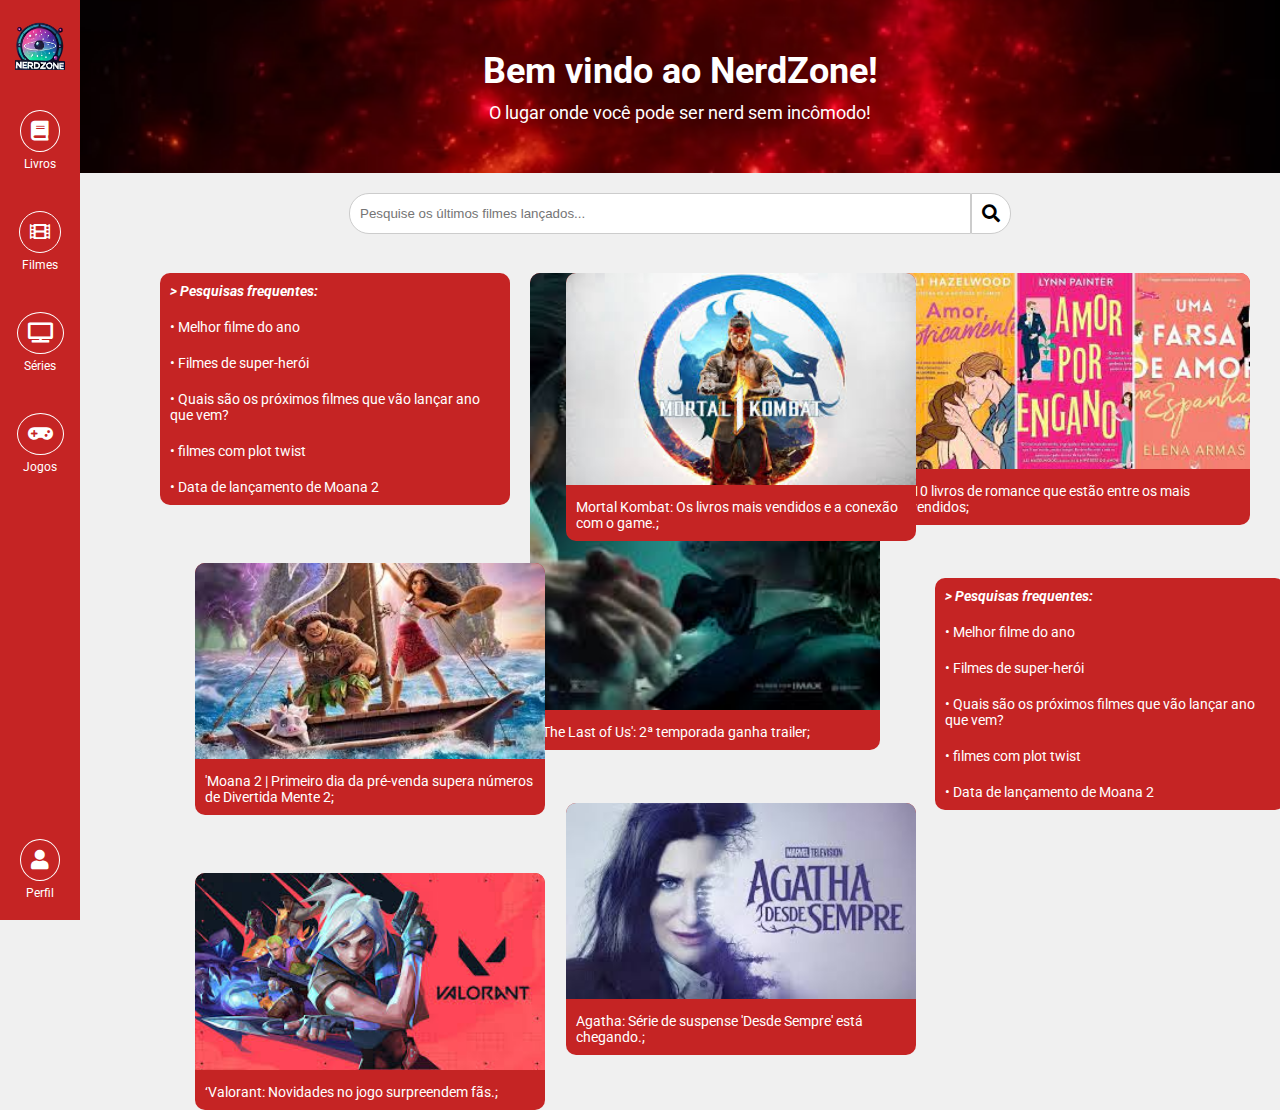
==== index(filmes).html @ d68a7a2c "update" ====
<!DOCTYPE html>
<html lang="pt-BR">
<head>
    <meta charset="UTF-8">
    <meta name="viewport" content="width=device-width, initial-scale=1.0">
    <title>NerdZone</title>
    <link rel="stylesheet" href="style.css">
    <link rel="stylesheet" href="https://cdnjs.cloudflare.com/ajax/libs/font-awesome/5.15.3/css/all.min.css">
    <link href="https://fonts.googleapis.com/css2?family=Roboto:wght@400;700&display=swap" rel="stylesheet">
    <style>

body {
    margin: 0;
    font-family: 'Roboto', sans-serif;
    background-color: #f0f0f0;
}

.sidebar {
    width: 80px;
    background-color: #c52424;
    position: fixed;
    height: 100%;
    display: flex;
    flex-direction: column;
    align-items: center;
    padding-top: 20px;
    justify-content: space-between;
    height: 100%;
}
.sidebar .user-icon {
    margin-top: auto;
}

.sidebar img {
    width: 50px;
    height: 50px;
    margin-bottom: 20px;
}

.sidebar a {
    color: white;
    text-decoration: none;
    margin: 20px 0;
    text-align: center;
}

.sidebar a i {
    font-size: 20px;
    display: block;
    margin-bottom: 5px;
    background-color: transparent;
    border: 1px solid white;
    border-radius: 50%;
    padding: 10px;
    transition: all 0.3s ease;
}


.sidebar a span {
    font-size: 12px;
    display: block;
}

.sidebar a:hover i {
    color: #c52424;
    background-color: white;
    border-color: #c52424;
}


.main-content {
    margin-left: 80px;
    padding: 0px;
}

.header {
    text-align: center;
    background: url('textura-de-fundo-estrelado-do-espaco-sideral_78899-3373.avif') no-repeat center center;
    background-size: cover;
    color: white;
    padding: 50px 0;
}

.header h1 {
    margin: 0;
    font-size: 36px;
}

.header p {
    margin: 10px 0 0;
    font-size: 18px;
}


.search-bar {
    display: flex;
    justify-content: center;
    margin: 20px 0;
}

.search-bar input {
    width: 50%;
    padding: 10px;
    border-radius: 20px 0 0 20px;
    border: 1px solid #ccc;
}

.search-bar button {
    padding: 10px;
    border: 1px solid #ccc;
    background-color: white;
    border-radius: 0 20px 20px 0;
    cursor: pointer;
}

.search-bar button i {
    font-size: 18px;
}
.search-bar button:hover {
    background-color: #c52424;
    border-color: #c52424;
}

.auth-buttons {
    position: absolute;
    top: 20px;
    right: 20px;
}

.auth-buttons button {
    background-color: #c52424;
    color: white;
    border: none;
    padding: 10px 20px;
    border-radius: 20px;
    cursor: pointer;
    margin-left: 10px;
}

.section {
    padding: 20px;
}
.section h2 {
    font-size: 24px;
    margin-bottom: 10px;
}
.section .divider {
    border-top: 2px dotted;
    margin: 10px 0;
    padding-top: 10px;
}
.section .content {
    display: flex;
    gap: 20px;
}
.section .content .item {
    flex: 1;
    text-align: center;
}
.section .content .item img {
    width: 100%;
    height: auto;
}
.section .content .item p {
    margin-top: 10px;
    font-size: 14px;
}

.perguntas {
    display: flex;
    flex-wrap: wrap;
    justify-content: center;
    gap: 20px;
    align-items: flex-start;
    position: absolute;
    margin-left: 80px;
    margin-right: 30px;
}

.perguntas .item {
    background-color:#c52424;
    border-radius: 10px;
    overflow: hidden;
    width: 350px;
    box-shadow: 0 0 10px rgba(255, 255, 255, 0.);
}

.perguntas .item img {
    width: 100%;
    height: auto;
    object-fit: cover;
}

.perguntas .item p {
    padding: 10px;
    margin: 0;
    font-size: 14px;
    color: white;
}
.perguntas .item img, .books img, .movies img, .series img, .games img {
    transition: transform 0.3s ease;
}

.perguntas .item img:hover, .books img:hover, .movies img:hover, .series img:hover, .games img:hover {
    transform: scale(1.1);
}

.p1{
    position: absolute;
    top: 290px;
    left: 35px;
}

.p2{
    position: absolute;
    top: 600px;
    left: 35px;
}

.p3{
    position: absolute;
    top: 530px;
    left: 406px;
}

.p4{
    position: absolute;
    top: 305px;
    left: 775px
}

.p5{
    position: absolute;
    top: px;
    left: 406px;
}

    </style>
</head>
<body>


    <div class="sidebar">
        <img src="1000307822-removebg-preview.png" alt="NerdZone Logo">
        <a href="#">
            <i class="fas fa-book"></i>
            <span>Livros</span>
        </a>
        <a href="#">
            <i class="fas fa-film"></i>
            <span>Filmes</span>
        </a>
        <a href="#">
            <i class="fas fa-tv"></i>
            <span>Séries</span>
        </a>
        <a href="#">
            <i class="fas fa-gamepad"></i>
            <span>Jogos</span>
        </a>
        <a href="#" class="user-icon">
            <i class="fas fa-user"></i>
            <span>Perfil</span>
        </a>
    </div>
    

    <div class="main-content">
        <header class="header ">
            <h1>Bem vindo ao NerdZone!</h1>
            <p>O lugar onde você pode ser nerd sem incômodo!</p>
        </header>

        
        <div class="search-bar">
            <input type="text" placeholder="Pesquise os últimos filmes lançados...">
            <button><i class="fas fa-search"></i></button>
        </div>

            <br>
        <div class="perguntas">
            <div class="item">
                <p><b><i>> Pesquisas frequentes:</i></b></p>
                <p>• Melhor filme do ano</p>
                <p>• Filmes de super-herói</p>
                <p>• Quais são os próximos filmes que vão lançar ano que vem?</p>
                <p>• filmes com plot twist</p>
                <p>• Data de lançamento de Moana 2</p>
            </div>
            <div class="item">
                <img src="image (8).png" alt="image (8).png">
                <p>'The Last of Us': 2ª temporada ganha trailer;</p>
            </div>
            <div class="item">
                <img src="10 livros.png" alt="10 livros">
                <p>'10 livros de romance que estão entre os mais vendidos;</p>
            </div>
            <div class="item p1">
                <img src="moana.png" alt="Moana">
                <p>'Moana 2 | Primeiro dia da pré-venda supera números de Divertida Mente 2;</p>
            </div>
            <div class="item p2">
                <img src="valorant.png" alt="valorant">
                <p>‘Valorant: Novidades no jogo surpreendem fãs.;</p>
            </div>
            <div class="item p3">
                <img src="agatha.png" alt="agatha">
                <p>Agatha: Série de suspense 'Desde Sempre' está chegando.;</p>
            </div>
            <div class="item p4">
                <p><b><i>> Pesquisas frequentes:</i></b></p>
                <p>• Melhor filme do ano</p>
                <p>• Filmes de super-herói</p>
                <p>• Quais são os próximos filmes que vão lançar ano que vem?</p>
                <p>• filmes com plot twist</p>
                <p>• Data de lançamento de Moana 2</p>
            </div>
            <div class="item p5">
                <img src="mortal kombat.png" alt="mortal kombat">
                <p>Mortal Kombat: Os livros mais vendidos e a conexão com o game.;</p>
            </div>
        </div>

    </div>
</body>
</html>
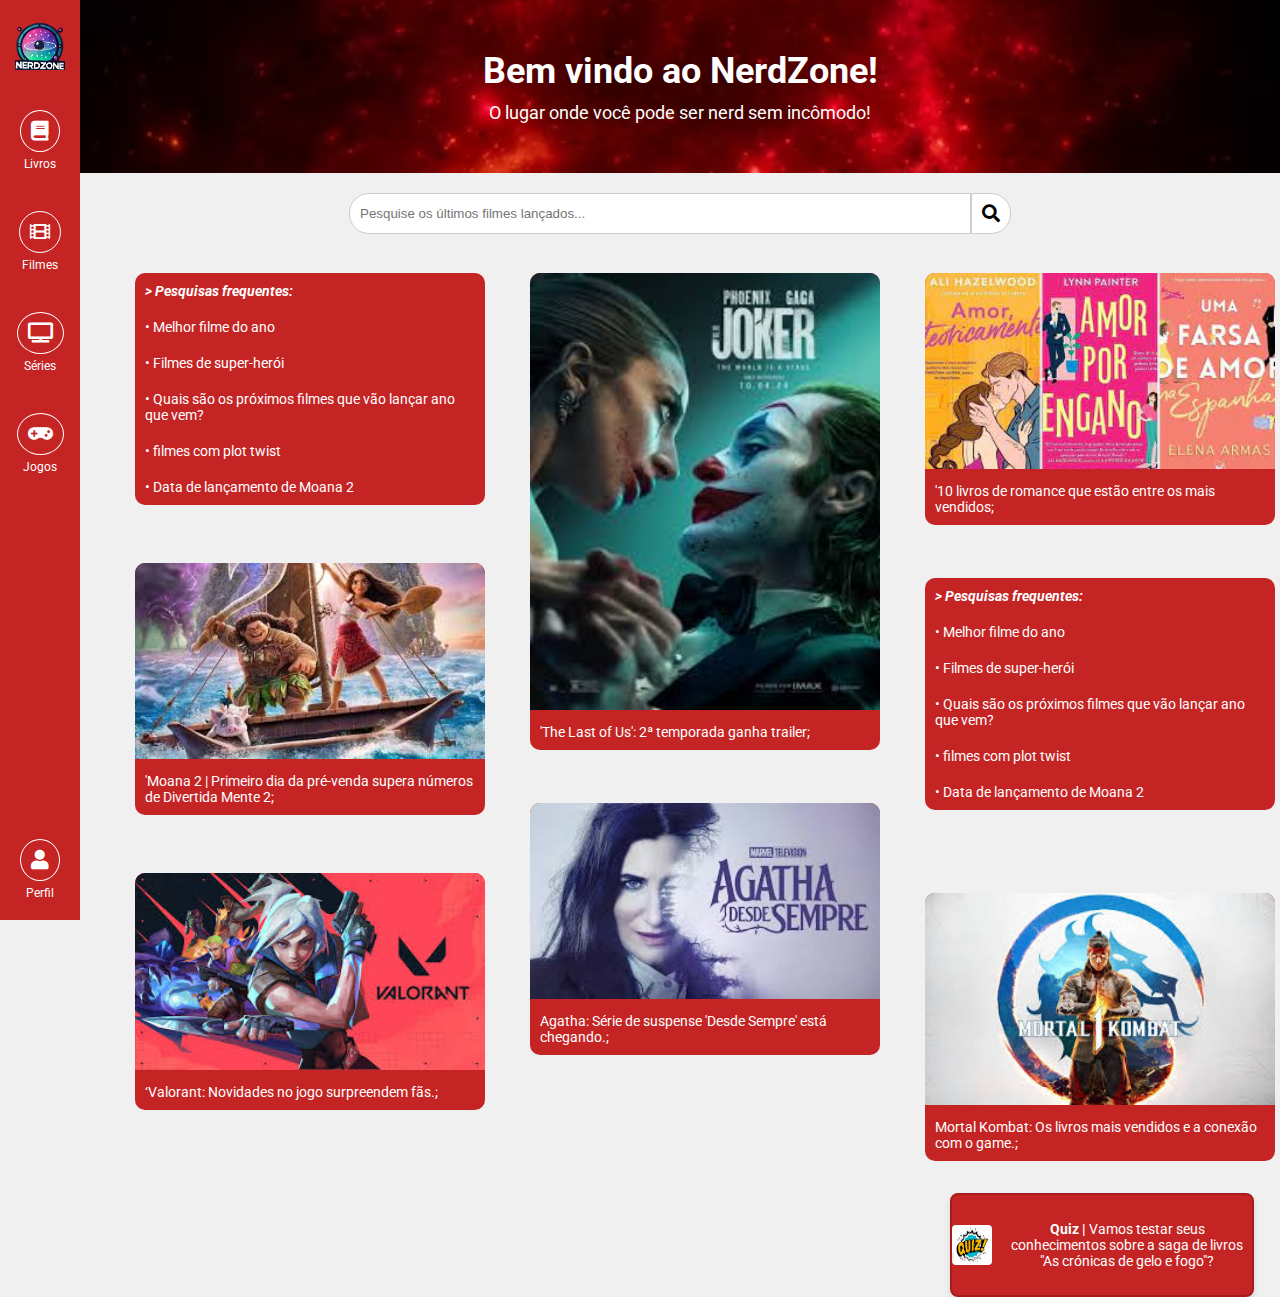
==== commit f4b412dc: "update" ====
--- a/index(filmes).html
+++ b/index(filmes).html
@@ -173,7 +173,7 @@
     gap: 20px;
     align-items: flex-start;
     position: absolute;
-    margin-left: 80px;
+    margin-left: 30px;
     margin-right: 30px;
 }
 
@@ -205,35 +205,89 @@
     transform: scale(1.1);
 }
 
+.mini-quiz {
+    width: 300px;
+    height: 100px;
+    background-color: #c52424;
+    border: 2px solid #a81b1b;
+    border-radius: 8px;
+    display: flex;
+    align-items: center;
+    justify-content: center;
+    box-shadow: 0 4px 6px rgba(0, 0, 0, 0.1);
+    margin: 20px auto;
+}
+
+.quiz-content {
+    display: flex;
+    align-items: center;
+    text-align: center;
+}
+
+.quiz-content img {
+    width: 40px;
+    height: 40px;
+    border-radius: 4px;
+    margin-right: 10px;
+}
+
+.quiz-content p {
+    font-size: 14px;
+    color: #ffffff;
+    margin: 0;
+}
+
+.p0{
+    position: absolute;
+    left: 25px;
+}
 .p1{
     position: absolute;
     top: 290px;
-    left: 35px;
+    left: 25px;
 }
 
 .p2{
     position: absolute;
     top: 600px;
-    left: 35px;
+    left: 25px;
+
 }
 
 .p3{
     position: absolute;
     top: 530px;
-    left: 406px;
+    left: 420px;
 }
 
 .p4{
     position: absolute;
     top: 305px;
-    left: 775px
+    left: 815px
 }
 
 .p5{
     position: absolute;
-    top: px;
-    left: 406px;
-}
+    top: 620px;
+    left: 815px;
+}
+
+.q1{
+    position: absolute;
+    top: 900px;
+    left: 840px;
+}
+
+.p6{
+    position: absolute;
+    left: 420px;
+}
+
+.p7{
+    position: absolute;
+    left: 815px;
+}
+
 
     </style>
 </head>
@@ -279,7 +333,7 @@
 
             <br>
         <div class="perguntas">
-            <div class="item">
+            <div class="item p0">
                 <p><b><i>> Pesquisas frequentes:</i></b></p>
                 <p>• Melhor filme do ano</p>
                 <p>• Filmes de super-herói</p>
@@ -287,11 +341,11 @@
                 <p>• filmes com plot twist</p>
                 <p>• Data de lançamento de Moana 2</p>
             </div>
-            <div class="item">
+            <div class="item p6">
                 <img src="image (8).png" alt="image (8).png">
                 <p>'The Last of Us': 2ª temporada ganha trailer;</p>
             </div>
-            <div class="item">
+            <div class="item p7">
                 <img src="10 livros.png" alt="10 livros">
                 <p>'10 livros de romance que estão entre os mais vendidos;</p>
             </div>
@@ -319,6 +373,12 @@
                 <img src="mortal kombat.png" alt="mortal kombat">
                 <p>Mortal Kombat: Os livros mais vendidos e a conexão com o game.;</p>
             </div>
+            <div class="mini-quiz q1">
+                <div class="quiz-content">
+                  <img src="quizzis.jpg" alt="Imagem do Quiz">
+                  <p><b>Quiz | </b>Vamos testar seus conhecimentos sobre a saga de livros "As crónicas de gelo e fogo"?</p>
+                </div>
+            </div>
         </div>
 
     </div>
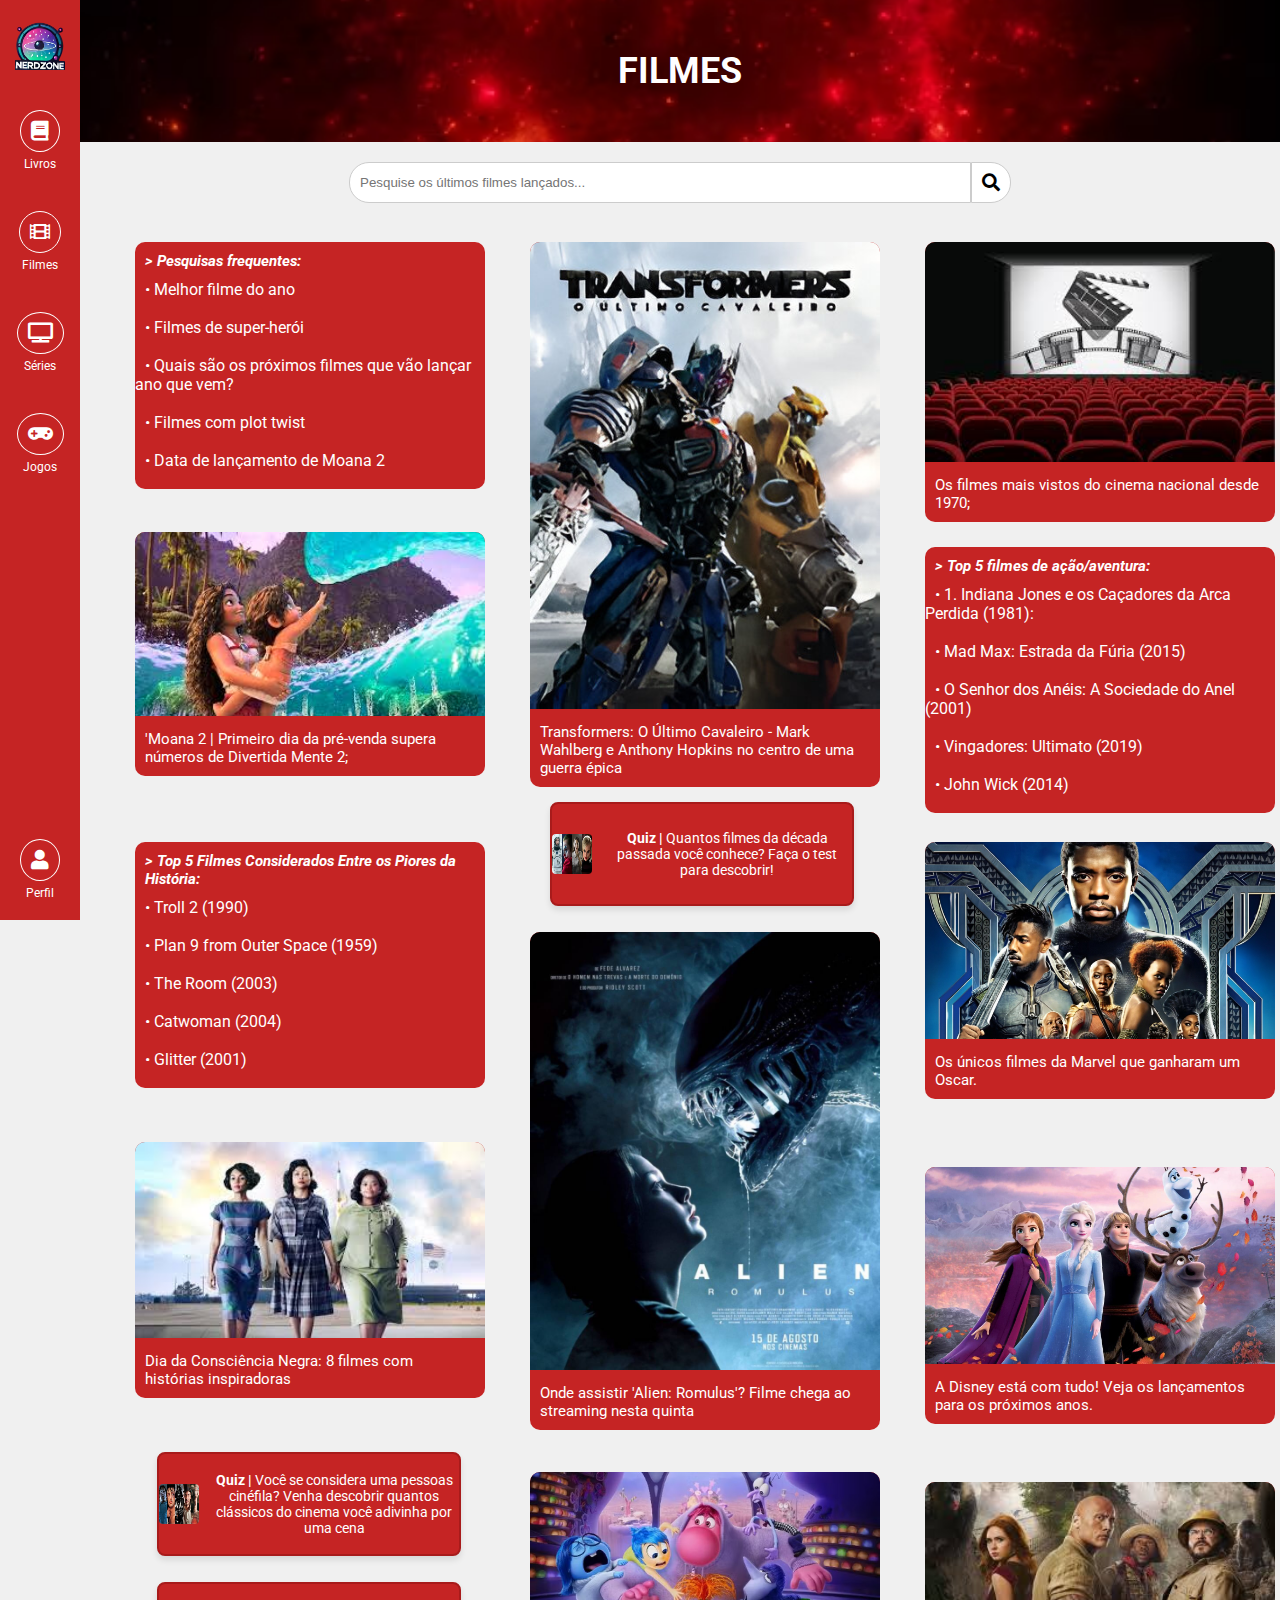
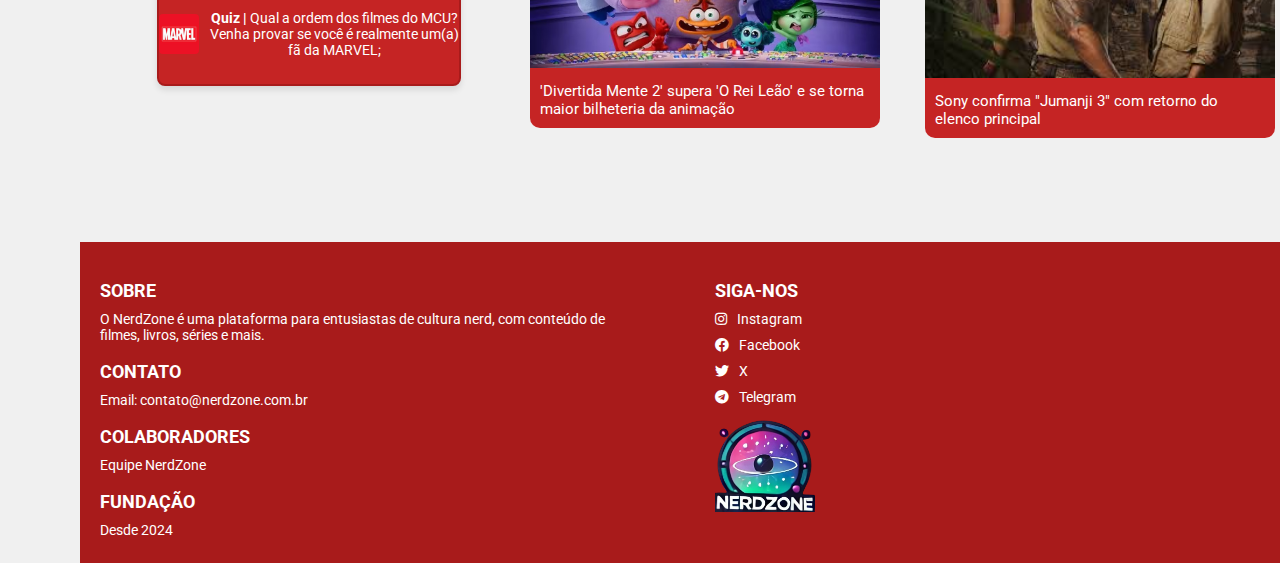
==== commit b4247be0: "update" ====
--- a/index(filmes).html
+++ b/index(filmes).html
@@ -4,7 +4,7 @@
     <meta charset="UTF-8">
     <meta name="viewport" content="width=device-width, initial-scale=1.0">
     <title>NerdZone</title>
-    <link rel="stylesheet" href="style.css">
+    <link rel="stylesheet" href="styles.css">
     <link rel="stylesheet" href="https://cdnjs.cloudflare.com/ajax/libs/font-awesome/5.15.3/css/all.min.css">
     <link href="https://fonts.googleapis.com/css2?family=Roboto:wght@400;700&display=swap" rel="stylesheet">
     <style>
@@ -194,7 +194,7 @@
 .perguntas .item p {
     padding: 10px;
     margin: 0;
-    font-size: 14px;
+    font-size: 15px;
     color: white;
 }
 .perguntas .item img, .books img, .movies img, .series img, .games img {
@@ -237,6 +237,24 @@
     margin: 0;
 }
 
+.q1{
+    position: absolute;
+    top: 540px;
+    left: 440px;
+}
+
+.q2{
+    position: absolute;
+    top: 1190px;
+    left: 47px;
+}
+
+.q3{
+    position:absolute;
+    top: 1320px;
+    left: 47px;
+}
+
 .p0{
     position: absolute;
     left: 25px;
@@ -256,8 +274,8 @@
 
 .p3{
     position: absolute;
-    top: 530px;
-    left: 420px;
+    top: 925px;
+    left: 815px;
 }
 
 .p4{
@@ -268,25 +286,137 @@
 
 .p5{
     position: absolute;
-    top: 620px;
+    top: 600px;
     left: 815px;
 }
 
-.q1{
+.p6{
+    position: absolute;
+    left: 420px;
+}
+
+.p7{
+    position: absolute;
+    left: 815px;
+}
+
+.p8{
     position: absolute;
     top: 900px;
-    left: 840px;
-}
-
-.p6{
-    position: absolute;
+    left: 25px;
+}
+
+.p9{
+    position: absolute;
+    top: 690px;
+    left:420px;
+}
+
+.p10{
+    position: absolute;
+    top: 1230px;
     left: 420px;
 }
 
-.p7{
-    position: absolute;
+.p11{
+    position: absolute;
+    top: 1240px;
     left: 815px;
 }
+
+
+.footer {
+    background-color: #a81b1b;
+    color: white;
+    padding: 20px 0;
+    position: relative;
+    top: 1600px;
+    margin-left: 80px;
+}
+
+.footer-container {
+    display: flex;
+    flex-wrap: wrap;
+    justify-content: space-between;
+    align-items: flex-start;
+    gap: 20px;
+    max-width: 1200px;
+    margin: 0 auto;
+    padding: 0 20px;
+}
+
+.footer-info, .footer-social {
+    flex: 1;
+    min-width: 300px;
+}
+
+.margin{
+    margin-left: 50px;
+}
+.footer-info h3, .footer-social h3 {
+    margin-bottom: 10px;
+    font-size: 18px;
+    text-transform: uppercase;
+}
+
+.footer-info p {
+    margin: 5px 0;
+    font-size: 14px;
+}
+
+.social-icons {
+    display: flex;
+    flex-direction: column;
+    gap: 10px;
+}
+
+.social-icon {
+    color: white;
+    text-decoration: none;
+    display: flex;
+    align-items: center;
+    gap: 10px;
+    font-size: 14px;
+    transition: color 0.3s ease;
+}
+
+.social-icon:hover {
+    color: #f0f0f0;
+}
+
+.footer-logo img {
+    width: 100px;
+    margin-top: 10px;
+}
+
+.footer-logo img:hover {
+    transform: scale(1.1);
+    transition: transform 0.3s ease;
+}
+
+@media (max-width: 768px) {
+    .footer-container {
+        flex-direction: column;
+        text-align: center;
+    }
+
+    .footer-logo img {
+        margin: 10px auto 0;
+    }
+}
+
+.frequent-search {
+    text-decoration: none;
+    color: white;
+    transition: all 0.3s ease;
+    margin-left: 10px;
+}
+
+.frequent-search:hover {
+    text-decoration: underline;
+    color: #c58787;
+}
+
 
 
     </style>
@@ -321,8 +451,7 @@
 
     <div class="main-content">
         <header class="header ">
-            <h1>Bem vindo ao NerdZone!</h1>
-            <p>O lugar onde você pode ser nerd sem incômodo!</p>
+            <h1>FILMES</h1>
         </header>
 
         
@@ -335,52 +464,144 @@
         <div class="perguntas">
             <div class="item p0">
                 <p><b><i>> Pesquisas frequentes:</i></b></p>
-                <p>• Melhor filme do ano</p>
-                <p>• Filmes de super-herói</p>
-                <p>• Quais são os próximos filmes que vão lançar ano que vem?</p>
-                <p>• filmes com plot twist</p>
-                <p>• Data de lançamento de Moana 2</p>
-            </div>
+                <a href="#" class="frequent-search">• Melhor filme do ano</a><br>
+            </br>
+                <a href="#" class="frequent-search">• Filmes de super-herói</a><br>
+            </br>
+                <a href="#" class="frequent-search">• Quais são os próximos filmes que vão lançar ano que vem?</a><br>
+            </br>
+                <a href="#" class="frequent-search">• Filmes com plot twist</a><br>
+            </br>
+                <a href="#" class="frequent-search">• Data de lançamento de Moana 2</a><br>
+            </br>
+            </div>
+            
+
             <div class="item p6">
-                <img src="image (8).png" alt="image (8).png">
-                <p>'The Last of Us': 2ª temporada ganha trailer;</p>
-            </div>
+                <img src="pixelcut-export (1).jpeg" alt="transformers">
+                <p>Transformers: O Último Cavaleiro - Mark Wahlberg e Anthony Hopkins no centro de uma guerra épica</p>
+            </div>
+
             <div class="item p7">
-                <img src="10 livros.png" alt="10 livros">
-                <p>'10 livros de romance que estão entre os mais vendidos;</p>
-            </div>
+                <img src="download (3).jpeg" alt="cinema nacional">
+                <p>Os filmes mais vistos do cinema nacional desde 1970;</p>
+            </div>
+
             <div class="item p1">
-                <img src="moana.png" alt="Moana">
+                <img src="download (2).jpeg" alt="Moana">
                 <p>'Moana 2 | Primeiro dia da pré-venda supera números de Divertida Mente 2;</p>
             </div>
+
+            <br>
             <div class="item p2">
-                <img src="valorant.png" alt="valorant">
-                <p>‘Valorant: Novidades no jogo surpreendem fãs.;</p>
-            </div>
+                <p><b><i>> Top 5 Filmes Considerados Entre os Piores da História:</i></b></p>
+                <a href="#" class="frequent-search">• Troll 2 (1990)</a><br>
+            </br>
+                <a href="#" class="frequent-search">• Plan 9 from Outer Space (1959)</a><br>
+            </br>
+                <a href="#" class="frequent-search">• The Room (2003)</a><br>
+            </br>
+                <a href="#" class="frequent-search">• Catwoman (2004)</a><br>
+            </br>
+                <a href="#" class="frequent-search">• Glitter (2001)</a><br>
+            </br>
+
+            </div>
+
             <div class="item p3">
-                <img src="agatha.png" alt="agatha">
-                <p>Agatha: Série de suspense 'Desde Sempre' está chegando.;</p>
-            </div>
+                <img src="frozen_2_capa_cFLm8sC.jpg" alt="Frozen 2">
+                <p>A Disney está com tudo! Veja os lançamentos para os próximos anos.</p>
+            </div>
+
+            <br>
+
             <div class="item p4">
-                <p><b><i>> Pesquisas frequentes:</i></b></p>
-                <p>• Melhor filme do ano</p>
-                <p>• Filmes de super-herói</p>
-                <p>• Quais são os próximos filmes que vão lançar ano que vem?</p>
-                <p>• filmes com plot twist</p>
-                <p>• Data de lançamento de Moana 2</p>
-            </div>
+                <p><b><i>> Top 5 filmes de ação/aventura:</i></b></p>
+                <a href="#" class="frequent-search"> • 1. Indiana Jones e os Caçadores da Arca Perdida (1981):</a><br>
+            </br>
+                <a href="#" class="frequent-search"> • Mad Max: Estrada da Fúria (2015)</a><br>
+            </br>
+                <a href="#" class="frequent-search"> • O Senhor dos Anéis: A Sociedade do Anel (2001)</a><br>
+            </br>
+                <a href="#" class="frequent-search"> • Vingadores: Ultimato (2019)</a><br>
+            </br>
+                <a href="#" class="frequent-search"> • John Wick (2014)</a><br>
+            </br>
+            </div>
+
             <div class="item p5">
-                <img src="mortal kombat.png" alt="mortal kombat">
-                <p>Mortal Kombat: Os livros mais vendidos e a conexão com o game.;</p>
-            </div>
+                <img src="pantera-negra_capa_widelg.jpg" alt="Marvel">
+                <p>Os únicos filmes da Marvel que ganharam um Oscar.</p>
+            </div>
+
             <div class="mini-quiz q1">
                 <div class="quiz-content">
-                  <img src="quizzis.jpg" alt="Imagem do Quiz">
-                  <p><b>Quiz | </b>Vamos testar seus conhecimentos sobre a saga de livros "As crónicas de gelo e fogo"?</p>
+                  <img src="download (12).jpg" alt="Imagem do Quiz">
+                  <p><b>Quiz | </b>Quantos filmes da década passada você conhece? Faça o test para descobrir!</p>
                 </div>
+
+            </div>
+            <div class="item p8">
+                <img src="download (8).jpeg" alt="Estrelas Além do Tempo">
+                <p>Dia da Consciência Negra: 8 filmes com histórias inspiradoras</p>
+            </div>
+
+            <div class="item p9">
+                <img src="alienromulus.jpeg" alt="image (8).png">
+                <p>Onde assistir 'Alien: Romulus'? Filme chega ao streaming nesta quinta</p>
+            </div>
+
+            <div class="mini-quiz q2">
+                <div class="quiz-content">
+                  <img src="images.jpg" alt="Imagem do Quiz">
+                  <p><b>Quiz | </b>Você se considera uma pessoas cinéfila? Venha descobrir quantos clássicos do cinema você adivinha por uma cena</p>
+                </div>
+            </div>
+
+            <div class="mini-quiz q3">
+                <div class="quiz-content">
+                    <img src="download (7).jpeg" alt="Imagem do Quiz">
+                    <p><b>Quiz | </b> Qual a ordem dos filmes do MCU? Venha provar se você é realmente um(a) fã da MARVEL;</p>
+                </div>
+            </div>
+
+            <div class="item p10">
+                <img src="Divertida-Mente-2-entra-top-10-de-bilheterias-da-historia.jpg" alt="Divertidamente 2">
+                <p>'Divertida Mente 2' supera 'O Rei Leão' e se torna maior bilheteria da animação</p>
+            </div>
+
+            <div class="item p11">
+                <img src="download (9).jpeg" alt="Moana">
+                <p>Sony confirma "Jumanji 3" com retorno do elenco principal</p>
             </div>
         </div>
-
     </div>
+
+<footer class="footer">
+    <div class="footer-container">
+        <div class="footer-info">
+            <h3>Sobre</h3>
+            <p>O NerdZone é uma plataforma para entusiastas de cultura nerd, com conteúdo de filmes, livros, séries e mais.</p>
+            <h3>Contato</h3>
+            <p>Email: contato@nerdzone.com.br</p>
+            <h3>Colaboradores</h3>
+            <p>Equipe NerdZone</p>
+            <h3>Fundação</h3>
+            <p>Desde 2024</p>
+        </div>
+        <div class="footer-social margin">
+            <h3>Siga-nos</h3>
+            <div class="social-icons">
+                <a href="#" class="social-icon"><i class="fab fa-instagram"></i> Instagram</a>
+                <a href="#" class="social-icon"><i class="fab fa-facebook"></i> Facebook</a>
+                <a href="#" class="social-icon"><i class="fab fa-twitter"></i> X</a>
+                <a href="#" class="social-icon"><i class="fab fa-telegram"></i> Telegram</a>
+            </div>
+            <div class="footer-logo">
+                <img src="1000307822-removebg-preview.png" alt="NerdZone Logo">
+            </div>
+        </div>
+    </div>
+</footer>
 </body>
 </html>
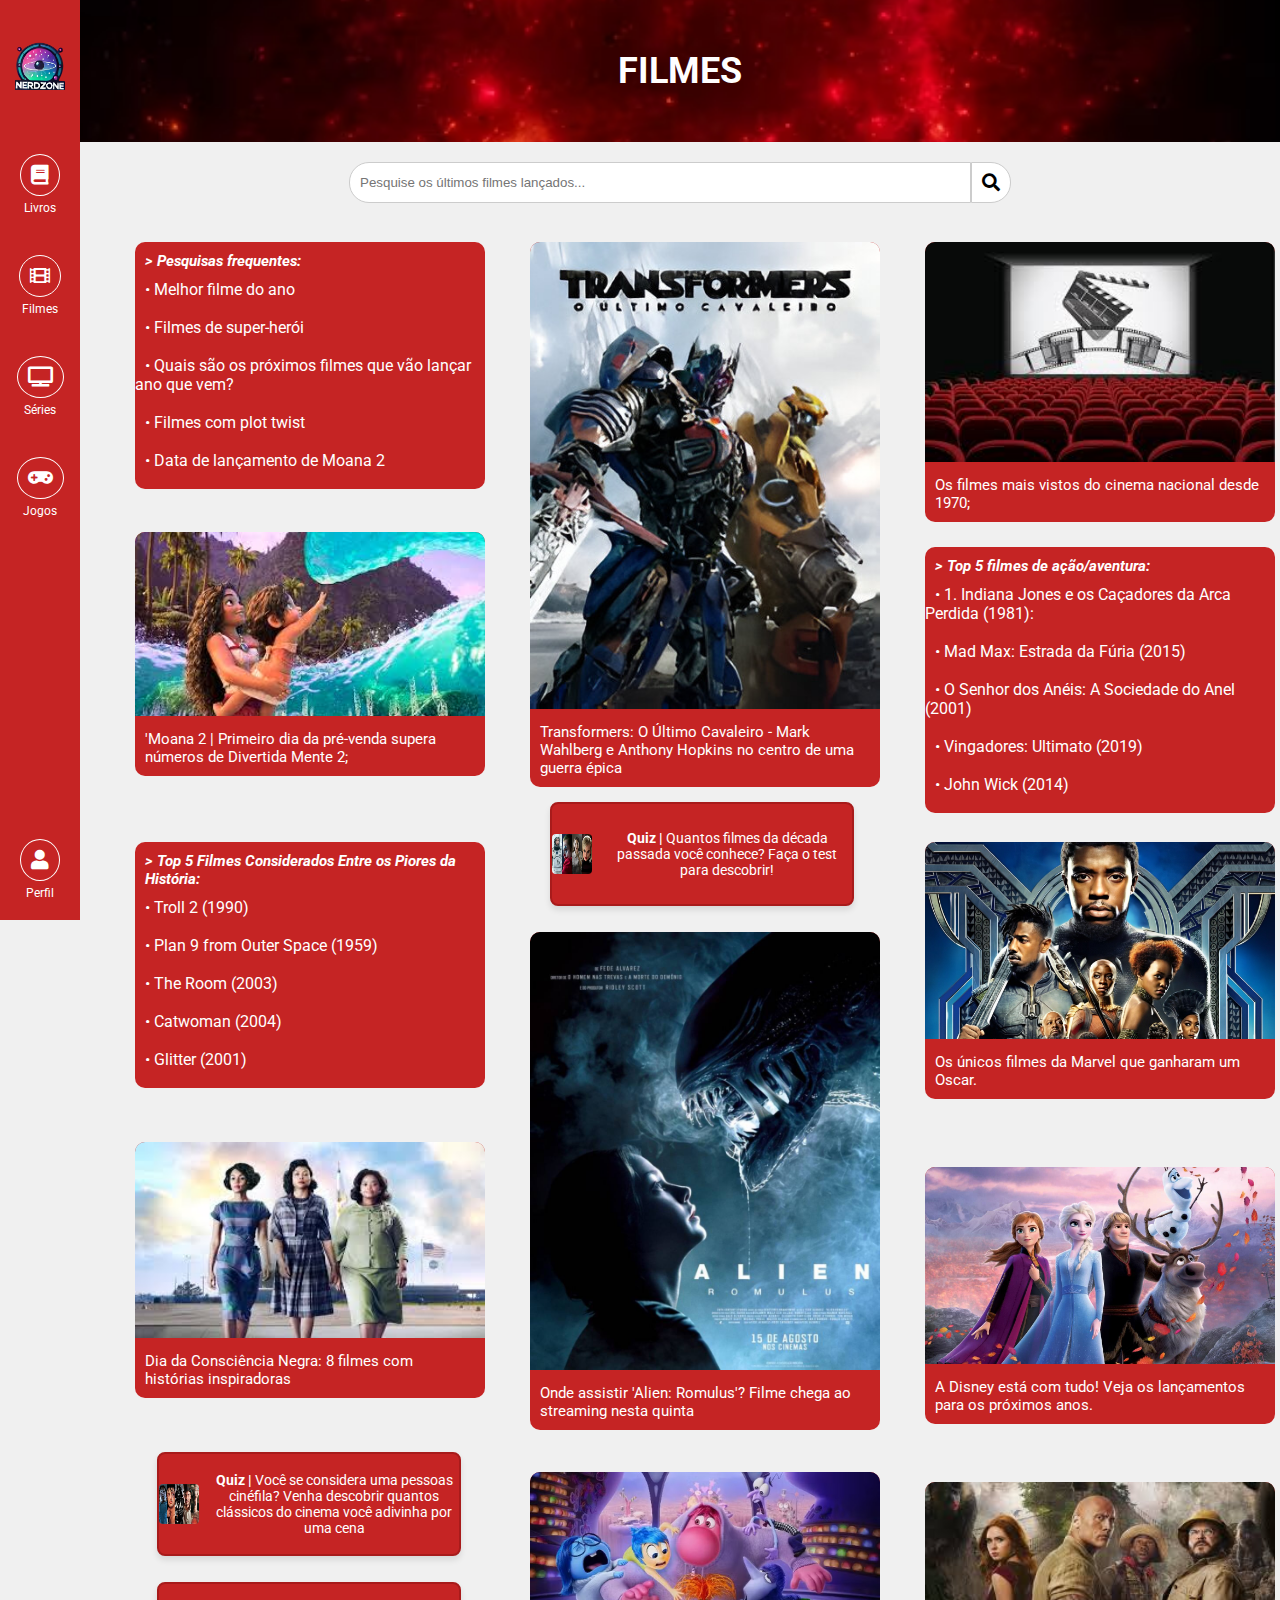
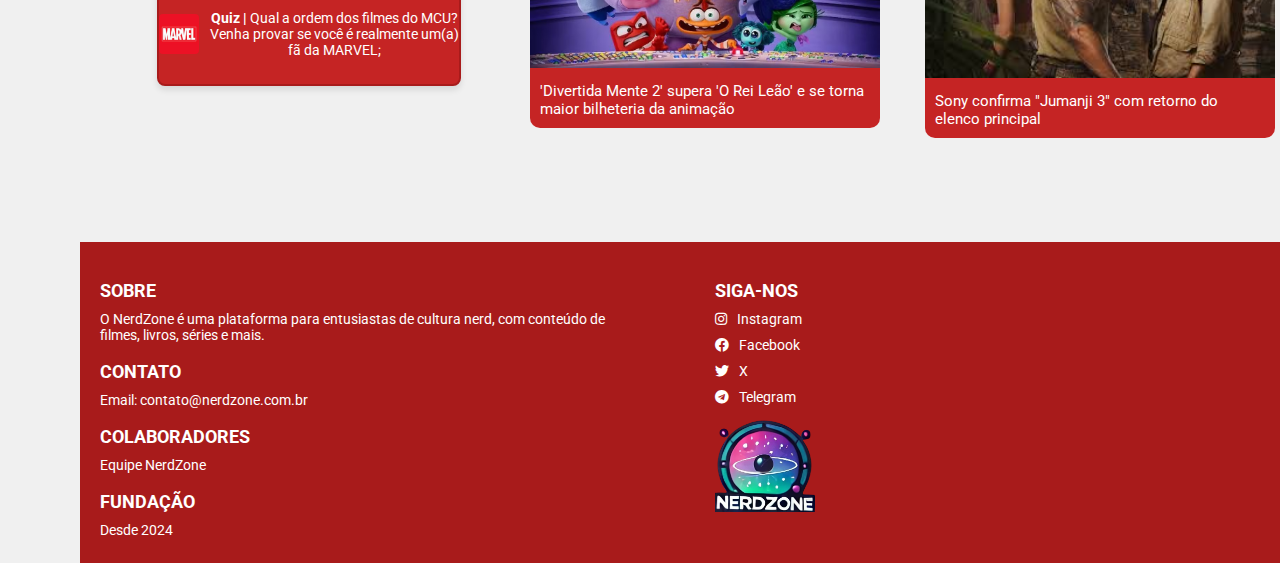
==== commit 0594817d: "update" ====
--- a/index(filmes).html
+++ b/index(filmes).html
@@ -425,20 +425,22 @@
 
 
     <div class="sidebar">
+        <a href="index.html">
         <img src="1000307822-removebg-preview.png" alt="NerdZone Logo">
-        <a href="#">
+        </a>
+        <a href="index(livros).html">
             <i class="fas fa-book"></i>
             <span>Livros</span>
         </a>
-        <a href="#">
+        <a href="index(filmes).html">
             <i class="fas fa-film"></i>
             <span>Filmes</span>
         </a>
-        <a href="#">
+        <a href="index(series).html">
             <i class="fas fa-tv"></i>
             <span>Séries</span>
         </a>
-        <a href="#">
+        <a href="jogos.html">
             <i class="fas fa-gamepad"></i>
             <span>Jogos</span>
         </a>
